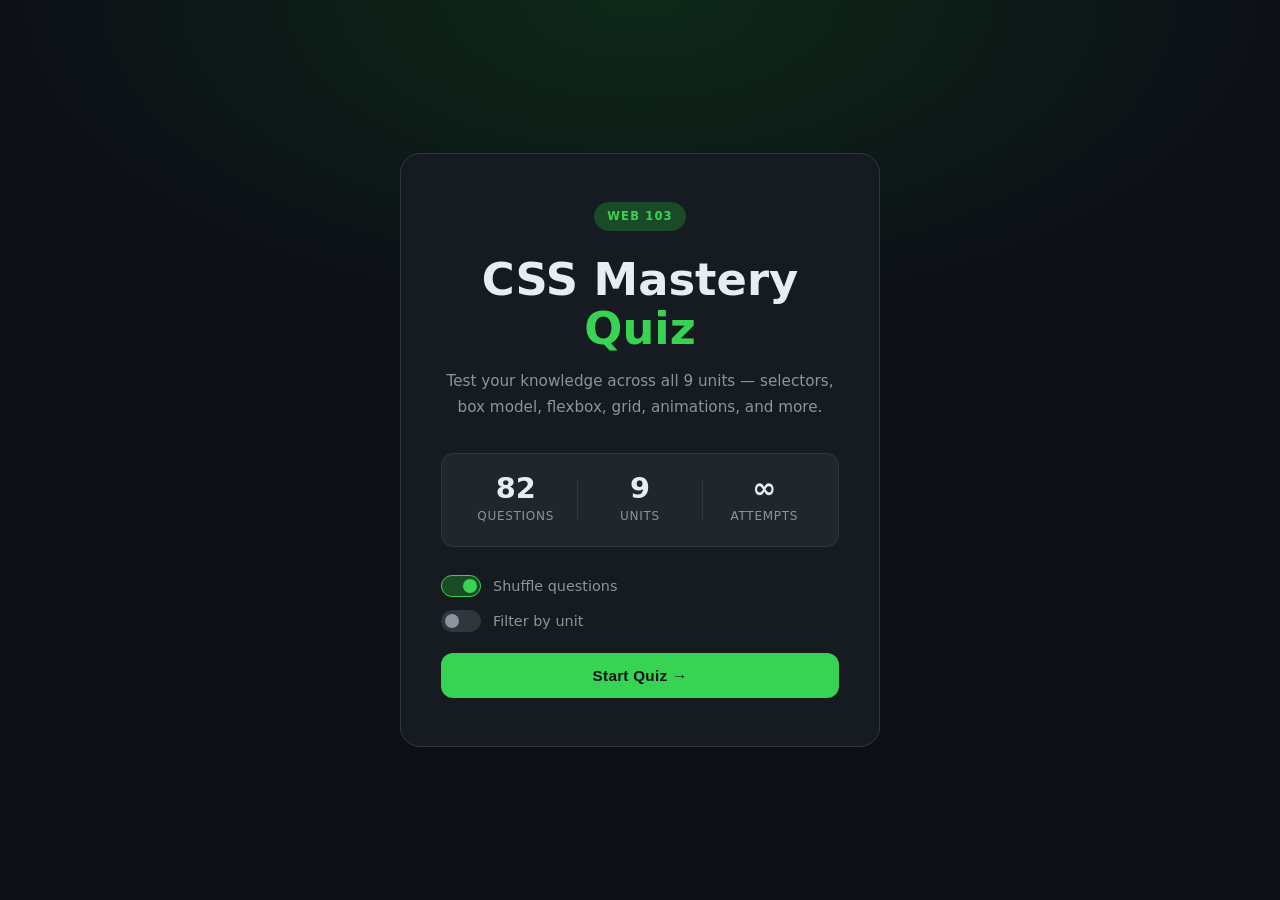
==== exam_prep_month1/index.html @ d96f24aa "feat:trying to practise questions" ====
<!DOCTYPE html>
<html lang="en">
<head>
  <meta charset="UTF-8" />
  <meta name="viewport" content="width=device-width, initial-scale=1.0" />
  <title>CSS Quiz — WEB 103</title>
  <link rel="stylesheet" href="style.css" />
</head>
<body>

  <!-- ===== SCREEN 1: START ===== -->
  <div id="screen-start" class="screen active">
    <div class="start-card">
      <div class="start-badge">WEB 103</div>
      <h1>CSS Mastery<br/><span>Quiz</span></h1>
      <p class="start-desc">
        Test your knowledge across all 9 units — selectors, box model,
        flexbox, grid, animations, and more.
      </p>
      <div class="start-meta">
        <div class="meta-item"><span id="total-count">40</span><label>Questions</label></div>
        <div class="meta-divider"></div>
        <div class="meta-item"><span>9</span><label>Units</label></div>
        <div class="meta-divider"></div>
        <div class="meta-item"><span>∞</span><label>Attempts</label></div>
      </div>
      <div class="start-options">
        <label class="option-row">
          <input type="checkbox" id="shuffle-toggle" checked />
          <span class="toggle-track"><span class="toggle-thumb"></span></span>
          Shuffle questions
        </label>
        <label class="option-row">
          <input type="checkbox" id="unit-filter-toggle" />
          <span class="toggle-track"><span class="toggle-thumb"></span></span>
          Filter by unit
        </label>
      </div>
      <div id="unit-filter-panel" class="unit-filter-panel hidden">
        <p class="filter-label">Select units to include:</p>
        <div id="unit-checkboxes" class="unit-checkboxes"></div>
      </div>
      <button class="btn-primary" id="start-btn">Start Quiz →</button>
    </div>
  </div>

  <!-- ===== SCREEN 2: QUIZ ===== -->
  <div id="screen-quiz" class="screen">
    <div class="quiz-layout">

      <!-- Sidebar -->
      <aside class="sidebar">
        <div class="sidebar-top">
          <div class="quiz-logo">CSS<span>Quiz</span></div>
          <div class="score-ring-wrap">
            <svg class="score-ring" viewBox="0 0 80 80">
              <circle class="ring-bg" cx="40" cy="40" r="32"/>
              <circle class="ring-fill" id="ring-fill" cx="40" cy="40" r="32"
                stroke-dasharray="201.06" stroke-dashoffset="201.06"/>
            </svg>
            <div class="score-ring-text">
              <span id="sidebar-score">0</span>
              <small>score</small>
            </div>
          </div>
          <div class="sidebar-stats">
            <div class="stat"><span id="stat-correct">0</span><label>Correct</label></div>
            <div class="stat"><span id="stat-wrong">0</span><label>Wrong</label></div>
            <div class="stat"><span id="stat-left">0</span><label>Left</label></div>
          </div>
        </div>
        <div class="sidebar-bottom">
          <div class="progress-label">
            <span id="progress-text">Question 1</span>
            <span id="progress-frac">1 / 40</span>
          </div>
          <div class="progress-bar-track">
            <div class="progress-bar-fill" id="progress-bar"></div>
          </div>
          <div id="unit-tag" class="unit-tag"></div>
          <button class="btn-ghost" id="quit-btn">✕ Quit Quiz</button>
        </div>
      </aside>

      <!-- Main Question Area -->
      <main class="quiz-main">
        <div class="question-card" id="question-card">
          <div class="q-number" id="q-number">01</div>
          <h2 class="q-text" id="q-text"></h2>
          <div class="options-grid" id="options-grid"></div>
          <div class="feedback-box hidden" id="feedback-box">
            <div class="feedback-icon" id="feedback-icon"></div>
            <div class="feedback-text" id="feedback-text"></div>
          </div>
          <div class="nav-row">
            <button class="btn-secondary" id="prev-btn" disabled>← Prev</button>
            <button class="btn-primary" id="next-btn" disabled>Next →</button>
          </div>
        </div>
      </main>
    </div>
  </div>

  <!-- ===== SCREEN 3: RESULTS ===== -->
  <div id="screen-results" class="screen">
    <div class="results-card">
      <div class="result-trophy" id="result-trophy">🏆</div>
      <h2 class="result-title" id="result-title">Quiz Complete!</h2>
      <div class="result-score-big" id="result-score-big">0%</div>
      <p class="result-subtitle" id="result-subtitle"></p>

      <div class="result-stats">
        <div class="rstat correct"><span id="r-correct">0</span><label>Correct</label></div>
        <div class="rstat wrong"><span id="r-wrong">0</span><label>Wrong</label></div>
        <div class="rstat skipped"><span id="r-skipped">0</span><label>Skipped</label></div>
      </div>

      <div class="unit-breakdown" id="unit-breakdown"></div>

      <div class="result-actions">
        <button class="btn-primary" id="retry-btn">↺ Retry Same Quiz</button>
        <button class="btn-secondary" id="review-btn">Review Answers</button>
        <button class="btn-ghost" id="new-quiz-btn">← New Quiz</button>
      </div>
    </div>
  </div>

  <!-- ===== SCREEN 4: REVIEW ===== -->
  <div id="screen-review" class="screen">
    <div class="review-layout">
      <div class="review-header">
        <button class="btn-ghost" id="back-to-results-btn">← Back to Results</button>
        <h2>Answer Review</h2>
        <div class="review-filter">
          <button class="filter-btn active" data-filter="all">All</button>
          <button class="filter-btn" data-filter="correct">✓ Correct</button>
          <button class="filter-btn" data-filter="wrong">✗ Wrong</button>
        </div>
      </div>
      <div class="review-list" id="review-list"></div>
    </div>
  </div>

  <script src="questions.js"></script>
  <script src="quiz.js"></script>
</body>
</html>
---- exam_prep_month1/style.css ----
/* ===================================================
   CSS QUIZ — WEB 103
   Dark fintech aesthetic with electric green accents
   =================================================== */

   :root {
    --bg:          #0d1117;
    --surface:     #161b22;
    --surface-2:   #21262d;
    --surface-3:   #30363d;
    --border:      #30363d;
    --text:        #e6edf3;
    --text-muted:  #8b949e;
    --text-faint:  #484f58;
    --accent:      #39d353;     /* electric green */
    --accent-dim:  #1a4a27;
    --correct:     #39d353;
    --correct-bg:  #0d2818;
    --wrong:       #f85149;
    --wrong-bg:    #2d0f0e;
    --warn:        #e3b341;
    --warn-bg:     #2d1f00;
    --blue:        #58a6ff;
    --radius-sm:   6px;
    --radius-md:   12px;
    --radius-lg:   20px;
    --font:        'Segoe UI', system-ui, -apple-system, sans-serif;
    --font-mono:   'Cascadia Code', 'Fira Code', 'Consolas', monospace;
    --transition:  0.18s ease;
  }
  
  * { box-sizing: border-box; margin: 0; padding: 0; }
  
  html, body {
    height: 100%;
    background: var(--bg);
    color: var(--text);
    font-family: var(--font);
    font-size: 16px;
    line-height: 1.6;
    -webkit-font-smoothing: antialiased;
  }
  
  code {
    font-family: var(--font-mono);
    font-size: 0.88em;
    background: var(--surface-3);
    color: var(--blue);
    padding: 1px 6px;
    border-radius: 4px;
  }
  
  /* =====================
     SCREENS
     ===================== */
  .screen {
    display: none;
    min-height: 100vh;
  }
  .screen.active { display: flex; }
  
  /* =====================
     START SCREEN
     ===================== */
  #screen-start {
    align-items: center;
    justify-content: center;
    padding: 32px 16px;
    background: radial-gradient(ellipse 70% 50% at 50% 0%, #0d2818 0%, var(--bg) 70%);
  }
  
  .start-card {
    background: var(--surface);
    border: 1px solid var(--border);
    border-radius: var(--radius-lg);
    padding: 48px 40px;
    max-width: 480px;
    width: 100%;
    text-align: center;
  }
  
  .start-badge {
    display: inline-block;
    background: var(--accent-dim);
    color: var(--accent);
    font-size: 0.72rem;
    font-weight: 700;
    letter-spacing: 0.1em;
    text-transform: uppercase;
    padding: 4px 12px;
    border-radius: 9999px;
    border: 1px solid var(--accent-dim);
    margin-bottom: 24px;
  }
  
  .start-card h1 {
    font-size: 2.8rem;
    font-weight: 800;
    line-height: 1.1;
    color: var(--text);
    margin-bottom: 16px;
  }
  
  .start-card h1 span {
    color: var(--accent);
  }
  
  .start-desc {
    color: var(--text-muted);
    font-size: 0.95rem;
    margin-bottom: 32px;
    line-height: 1.7;
  }
  
  .start-meta {
    display: flex;
    justify-content: center;
    align-items: center;
    gap: 0;
    background: var(--surface-2);
    border: 1px solid var(--border);
    border-radius: var(--radius-md);
    padding: 20px;
    margin-bottom: 28px;
  }
  
  .meta-item {
    flex: 1;
    text-align: center;
  }
  
  .meta-item span {
    display: block;
    font-size: 1.8rem;
    font-weight: 700;
    color: var(--text);
    line-height: 1;
  }
  
  .meta-item label {
    font-size: 0.75rem;
    color: var(--text-muted);
    text-transform: uppercase;
    letter-spacing: 0.06em;
    margin-top: 4px;
    display: block;
  }
  
  .meta-divider {
    width: 1px;
    height: 40px;
    background: var(--border);
    margin: 0 8px;
  }
  
  /* Options toggles */
  .start-options {
    display: flex;
    flex-direction: column;
    gap: 12px;
    margin-bottom: 20px;
    text-align: left;
  }
  
  .option-row {
    display: flex;
    align-items: center;
    gap: 12px;
    cursor: pointer;
    font-size: 0.9rem;
    color: var(--text-muted);
    user-select: none;
  }
  
  .option-row input[type="checkbox"] { display: none; }
  
  .toggle-track {
    width: 40px;
    height: 22px;
    background: var(--surface-3);
    border-radius: 9999px;
    position: relative;
    flex-shrink: 0;
    transition: background var(--transition);
    border: 1px solid var(--border);
  }
  
  .toggle-thumb {
    position: absolute;
    top: 3px;
    left: 3px;
    width: 14px;
    height: 14px;
    background: var(--text-muted);
    border-radius: 50%;
    transition: transform var(--transition), background var(--transition);
  }
  
  input[type="checkbox"]:checked + .toggle-track {
    background: var(--accent-dim);
    border-color: var(--accent);
  }
  
  input[type="checkbox"]:checked + .toggle-track .toggle-thumb {
    background: var(--accent);
    transform: translateX(18px);
  }
  
  /* Unit filter panel */
  .unit-filter-panel {
    background: var(--surface-2);
    border: 1px solid var(--border);
    border-radius: var(--radius-md);
    padding: 16px;
    margin-bottom: 20px;
    text-align: left;
  }
  
  .unit-filter-panel.hidden { display: none; }
  
  .filter-label {
    font-size: 0.8rem;
    color: var(--text-muted);
    text-transform: uppercase;
    letter-spacing: 0.06em;
    margin-bottom: 12px;
  }
  
  .unit-checkboxes {
    display: flex;
    flex-direction: column;
    gap: 8px;
  }
  
  .unit-check-row {
    display: flex;
    align-items: center;
    gap: 10px;
    cursor: pointer;
    font-size: 0.88rem;
    color: var(--text);
    user-select: none;
  }
  
  .unit-check-row input[type="checkbox"] {
    display: none;
  }
  
  .unit-check-box {
    width: 18px;
    height: 18px;
    border: 1.5px solid var(--border);
    border-radius: 4px;
    flex-shrink: 0;
    background: var(--surface-3);
    display: flex;
    align-items: center;
    justify-content: center;
    transition: all var(--transition);
    font-size: 0.75rem;
    color: transparent;
  }
  
  .unit-check-row input:checked + .unit-check-box {
    background: var(--accent-dim);
    border-color: var(--accent);
    color: var(--accent);
  }
  
  /* =====================
     BUTTONS
     ===================== */
  .btn-primary {
    display: inline-flex;
    align-items: center;
    justify-content: center;
    gap: 8px;
    background: var(--accent);
    color: #0d1117;
    font-weight: 700;
    font-size: 0.95rem;
    padding: 14px 28px;
    border-radius: var(--radius-md);
    border: none;
    cursor: pointer;
    transition: all var(--transition);
    width: 100%;
    letter-spacing: 0.02em;
  }
  
  .btn-primary:hover:not(:disabled) {
    background: #4ae568;
    transform: translateY(-1px);
    box-shadow: 0 4px 16px rgba(57, 211, 83, 0.3);
  }
  
  .btn-primary:disabled {
    opacity: 0.4;
    cursor: not-allowed;
  }
  
  .btn-secondary {
    display: inline-flex;
    align-items: center;
    justify-content: center;
    gap: 8px;
    background: var(--surface-2);
    color: var(--text);
    font-weight: 600;
    font-size: 0.9rem;
    padding: 11px 22px;
    border-radius: var(--radius-md);
    border: 1px solid var(--border);
    cursor: pointer;
    transition: all var(--transition);
  }
  
  .btn-secondary:hover:not(:disabled) {
    background: var(--surface-3);
    border-color: var(--text-muted);
  }
  
  .btn-secondary:disabled {
    opacity: 0.35;
    cursor: not-allowed;
  }
  
  .btn-ghost {
    background: none;
    border: none;
    color: var(--text-muted);
    font-size: 0.85rem;
    cursor: pointer;
    padding: 8px 12px;
    border-radius: var(--radius-sm);
    transition: all var(--transition);
  }
  
  .btn-ghost:hover {
    color: var(--text);
    background: var(--surface-2);
  }
  
  /* =====================
     QUIZ LAYOUT
     ===================== */
  #screen-quiz {
    flex-direction: row;
  }
  
  .quiz-layout {
    display: flex;
    min-height: 100vh;
    width: 100%;
  }
  
  /* Sidebar */
  .sidebar {
    width: 220px;
    flex-shrink: 0;
    background: var(--surface);
    border-right: 1px solid var(--border);
    display: flex;
    flex-direction: column;
    justify-content: space-between;
    padding: 24px 20px;
    position: sticky;
    top: 0;
    height: 100vh;
  }
  
  .quiz-logo {
    font-size: 1.1rem;
    font-weight: 800;
    color: var(--text);
    margin-bottom: 24px;
  }
  
  .quiz-logo span { color: var(--accent); }
  
  /* Score ring */
  .score-ring-wrap {
    position: relative;
    width: 80px;
    height: 80px;
    margin: 0 auto 20px;
  }
  
  .score-ring {
    width: 80px;
    height: 80px;
    transform: rotate(-90deg);
  }
  
  .ring-bg {
    fill: none;
    stroke: var(--surface-3);
    stroke-width: 6;
  }
  
  .ring-fill {
    fill: none;
    stroke: var(--accent);
    stroke-width: 6;
    stroke-linecap: round;
    transition: stroke-dashoffset 0.4s ease;
  }
  
  .score-ring-text {
    position: absolute;
    inset: 0;
    display: flex;
    flex-direction: column;
    align-items: center;
    justify-content: center;
  }
  
  .score-ring-text span {
    font-size: 1.15rem;
    font-weight: 800;
    color: var(--text);
    line-height: 1;
  }
  
  .score-ring-text small {
    font-size: 0.6rem;
    color: var(--text-muted);
    text-transform: uppercase;
    letter-spacing: 0.05em;
  }
  
  .sidebar-stats {
    display: flex;
    justify-content: space-around;
    margin-bottom: 24px;
  }
  
  .stat {
    text-align: center;
  }
  
  .stat span {
    display: block;
    font-size: 1.2rem;
    font-weight: 700;
  }
  
  .stat:nth-child(1) span { color: var(--correct); }
  .stat:nth-child(2) span { color: var(--wrong); }
  .stat:nth-child(3) span { color: var(--text-muted); }
  
  .stat label {
    font-size: 0.7rem;
    color: var(--text-muted);
    text-transform: uppercase;
    letter-spacing: 0.04em;
  }
  
  /* Progress */
  .progress-label {
    display: flex;
    justify-content: space-between;
    font-size: 0.75rem;
    color: var(--text-muted);
    margin-bottom: 8px;
  }
  
  .progress-bar-track {
    height: 4px;
    background: var(--surface-3);
    border-radius: 9999px;
    overflow: hidden;
    margin-bottom: 16px;
  }
  
  .progress-bar-fill {
    height: 100%;
    background: var(--accent);
    border-radius: 9999px;
    transition: width 0.3s ease;
    width: 0%;
  }
  
  .unit-tag {
    font-size: 0.72rem;
    color: var(--accent);
    background: var(--accent-dim);
    border-radius: var(--radius-sm);
    padding: 4px 10px;
    margin-bottom: 16px;
    min-height: 24px;
    line-height: 1.4;
  }
  
  /* Quiz Main */
  .quiz-main {
    flex: 1;
    display: flex;
    align-items: flex-start;
    justify-content: center;
    padding: 40px 32px;
    overflow-y: auto;
  }
  
  .question-card {
    width: 100%;
    max-width: 700px;
  }
  
  .q-number {
    font-size: 0.75rem;
    font-weight: 700;
    color: var(--text-faint);
    letter-spacing: 0.1em;
    text-transform: uppercase;
    margin-bottom: 12px;
  }
  
  .q-text {
    font-size: 1.25rem;
    font-weight: 600;
    color: var(--text);
    line-height: 1.5;
    margin-bottom: 28px;
  }
  
  /* Options */
  .options-grid {
    display: flex;
    flex-direction: column;
    gap: 10px;
    margin-bottom: 24px;
  }
  
  .option-btn {
    display: flex;
    align-items: center;
    gap: 14px;
    background: var(--surface);
    border: 1.5px solid var(--border);
    border-radius: var(--radius-md);
    padding: 16px 20px;
    cursor: pointer;
    text-align: left;
    color: var(--text);
    font-size: 0.95rem;
    transition: all var(--transition);
    line-height: 1.5;
  }
  
  .option-btn:hover:not(:disabled) {
    border-color: var(--text-muted);
    background: var(--surface-2);
    transform: translateX(3px);
  }
  
  .option-btn:disabled { cursor: default; }
  
  .option-label {
    width: 28px;
    height: 28px;
    border-radius: 6px;
    background: var(--surface-3);
    border: 1.5px solid var(--border);
    display: flex;
    align-items: center;
    justify-content: center;
    font-size: 0.78rem;
    font-weight: 700;
    flex-shrink: 0;
    color: var(--text-muted);
    transition: all var(--transition);
  }
  
  .option-btn.selected {
    border-color: var(--blue);
    background: rgba(88, 166, 255, 0.08);
  }
  
  .option-btn.selected .option-label {
    background: rgba(88, 166, 255, 0.2);
    border-color: var(--blue);
    color: var(--blue);
  }
  
  .option-btn.correct {
    border-color: var(--correct);
    background: var(--correct-bg);
  }
  
  .option-btn.correct .option-label {
    background: rgba(57, 211, 83, 0.2);
    border-color: var(--correct);
    color: var(--correct);
  }
  
  .option-btn.wrong {
    border-color: var(--wrong);
    background: var(--wrong-bg);
  }
  
  .option-btn.wrong .option-label {
    background: rgba(248, 81, 73, 0.2);
    border-color: var(--wrong);
    color: var(--wrong);
  }
  
  /* Feedback */
  .feedback-box {
    display: flex;
    align-items: flex-start;
    gap: 12px;
    border-radius: var(--radius-md);
    padding: 16px 20px;
    margin-bottom: 24px;
    font-size: 0.9rem;
    line-height: 1.6;
    animation: feedbackIn 0.2s ease;
  }
  
  .feedback-box.hidden { display: none; }
  
  @keyframes feedbackIn {
    from { opacity: 0; transform: translateY(6px); }
    to   { opacity: 1; transform: translateY(0); }
  }
  
  .feedback-box.correct-fb {
    background: var(--correct-bg);
    border: 1px solid rgba(57, 211, 83, 0.3);
    color: #b7f0c4;
  }
  
  .feedback-box.wrong-fb {
    background: var(--wrong-bg);
    border: 1px solid rgba(248, 81, 73, 0.3);
    color: #ffc0bd;
  }
  
  .feedback-icon { font-size: 1.2rem; flex-shrink: 0; line-height: 1.5; }
  
  /* Nav row */
  .nav-row {
    display: flex;
    gap: 12px;
    justify-content: flex-end;
  }
  
  .nav-row .btn-secondary { width: auto; }
  .nav-row .btn-primary   { width: auto; }
  
  /* =====================
     RESULTS SCREEN
     ===================== */
  #screen-results {
    align-items: center;
    justify-content: center;
    padding: 32px 16px;
    background: radial-gradient(ellipse 60% 40% at 50% 0%, #0d2818 0%, var(--bg) 65%);
  }
  
  .results-card {
    background: var(--surface);
    border: 1px solid var(--border);
    border-radius: var(--radius-lg);
    padding: 48px 40px;
    max-width: 560px;
    width: 100%;
    text-align: center;
  }
  
  .result-trophy {
    font-size: 3rem;
    margin-bottom: 12px;
    animation: bounce 0.5s ease 0.2s both;
  }
  
  @keyframes bounce {
    0%   { transform: scale(0.5); opacity: 0; }
    70%  { transform: scale(1.15); }
    100% { transform: scale(1); opacity: 1; }
  }
  
  .result-title {
    font-size: 1.6rem;
    font-weight: 800;
    margin-bottom: 8px;
  }
  
  .result-score-big {
    font-size: 4rem;
    font-weight: 800;
    color: var(--accent);
    line-height: 1;
    margin: 16px 0 8px;
  }
  
  .result-subtitle {
    color: var(--text-muted);
    font-size: 0.95rem;
    margin-bottom: 32px;
  }
  
  .result-stats {
    display: flex;
    gap: 16px;
    justify-content: center;
    margin-bottom: 32px;
  }
  
  .rstat {
    flex: 1;
    background: var(--surface-2);
    border: 1px solid var(--border);
    border-radius: var(--radius-md);
    padding: 16px;
  }
  
  .rstat span {
    display: block;
    font-size: 2rem;
    font-weight: 800;
    line-height: 1;
    margin-bottom: 4px;
  }
  
  .rstat label {
    font-size: 0.75rem;
    text-transform: uppercase;
    letter-spacing: 0.06em;
    color: var(--text-muted);
  }
  
  .rstat.correct span { color: var(--correct); }
  .rstat.wrong span   { color: var(--wrong); }
  .rstat.skipped span { color: var(--warn); }
  
  /* Unit breakdown */
  .unit-breakdown {
    background: var(--surface-2);
    border: 1px solid var(--border);
    border-radius: var(--radius-md);
    padding: 20px;
    margin-bottom: 28px;
    text-align: left;
  }
  
  .breakdown-title {
    font-size: 0.75rem;
    text-transform: uppercase;
    letter-spacing: 0.07em;
    color: var(--text-muted);
    margin-bottom: 16px;
  }
  
  .breakdown-row {
    display: flex;
    align-items: center;
    gap: 10px;
    margin-bottom: 10px;
    font-size: 0.82rem;
  }
  
  .breakdown-row:last-child { margin-bottom: 0; }
  
  .breakdown-name {
    width: 130px;
    flex-shrink: 0;
    color: var(--text-muted);
    font-size: 0.78rem;
    white-space: nowrap;
    overflow: hidden;
    text-overflow: ellipsis;
  }
  
  .breakdown-bar-track {
    flex: 1;
    height: 6px;
    background: var(--surface-3);
    border-radius: 9999px;
    overflow: hidden;
  }
  
  .breakdown-bar-fill {
    height: 100%;
    border-radius: 9999px;
    transition: width 0.6s ease;
  }
  
  .breakdown-pct {
    width: 36px;
    text-align: right;
    font-size: 0.78rem;
    font-weight: 600;
    flex-shrink: 0;
  }
  
  .result-actions {
    display: flex;
    flex-direction: column;
    gap: 10px;
  }
  
  .result-actions .btn-secondary { width: 100%; }
  
  /* =====================
     REVIEW SCREEN
     ===================== */
  #screen-review {
    flex-direction: column;
  }
  
  .review-layout {
    max-width: 760px;
    margin: 0 auto;
    padding: 40px 24px;
    width: 100%;
  }
  
  .review-header {
    display: flex;
    align-items: center;
    gap: 16px;
    margin-bottom: 28px;
    flex-wrap: wrap;
  }
  
  .review-header h2 {
    font-size: 1.3rem;
    font-weight: 700;
    flex: 1;
  }
  
  .review-filter {
    display: flex;
    gap: 6px;
  }
  
  .filter-btn {
    background: var(--surface);
    border: 1px solid var(--border);
    color: var(--text-muted);
    font-size: 0.8rem;
    padding: 6px 14px;
    border-radius: var(--radius-sm);
    cursor: pointer;
    transition: all var(--transition);
  }
  
  .filter-btn:hover, .filter-btn.active {
    background: var(--surface-2);
    color: var(--text);
    border-color: var(--text-muted);
  }
  
  .filter-btn.active {
    border-color: var(--accent);
    color: var(--accent);
  }
  
  /* Review items */
  .review-list {
    display: flex;
    flex-direction: column;
    gap: 16px;
  }
  
  .review-item {
    background: var(--surface);
    border: 1px solid var(--border);
    border-radius: var(--radius-md);
    padding: 20px 24px;
  }
  
  .review-item.hidden { display: none; }
  
  .review-item-header {
    display: flex;
    align-items: center;
    gap: 10px;
    margin-bottom: 12px;
  }
  
  .review-num {
    font-size: 0.72rem;
    color: var(--text-faint);
    letter-spacing: 0.08em;
    text-transform: uppercase;
  }
  
  .review-badge {
    font-size: 0.72rem;
    font-weight: 700;
    padding: 3px 10px;
    border-radius: 9999px;
  }
  
  .review-badge.correct {
    background: var(--correct-bg);
    color: var(--correct);
  }
  
  .review-badge.wrong {
    background: var(--wrong-bg);
    color: var(--wrong);
  }
  
  .review-badge.skipped {
    background: var(--warn-bg);
    color: var(--warn);
  }
  
  .review-unit {
    font-size: 0.72rem;
    color: var(--accent);
    margin-left: auto;
  }
  
  .review-q {
    font-size: 0.95rem;
    font-weight: 600;
    color: var(--text);
    margin-bottom: 14px;
    line-height: 1.5;
  }
  
  .review-options {
    display: flex;
    flex-direction: column;
    gap: 6px;
    margin-bottom: 14px;
  }
  
  .review-opt {
    font-size: 0.87rem;
    padding: 8px 14px;
    border-radius: var(--radius-sm);
    border: 1px solid transparent;
    color: var(--text-muted);
  }
  
  .review-opt.is-correct {
    background: var(--correct-bg);
    border-color: rgba(57, 211, 83, 0.3);
    color: var(--correct);
  }
  
  .review-opt.was-chosen.is-wrong {
    background: var(--wrong-bg);
    border-color: rgba(248, 81, 73, 0.3);
    color: var(--wrong);
  }
  
  .review-explanation {
    font-size: 0.85rem;
    color: var(--text-muted);
    background: var(--surface-2);
    border-radius: var(--radius-sm);
    padding: 12px 16px;
    line-height: 1.6;
    border-left: 3px solid var(--accent-dim);
  }
  
  /* =====================
     RESPONSIVE
     ===================== */
  @media (max-width: 720px) {
    .quiz-layout { flex-direction: column; }
  
    .sidebar {
      width: 100%;
      height: auto;
      position: static;
      flex-direction: row;
      flex-wrap: wrap;
      gap: 12px;
      padding: 16px;
      align-items: center;
      border-right: none;
      border-bottom: 1px solid var(--border);
    }
  
    .sidebar-top, .sidebar-bottom {
      flex: 1;
      min-width: 140px;
    }
  
    .score-ring-wrap { margin: 0; }
  
    .quiz-logo { display: none; }
  
    .quiz-main { padding: 20px 16px; }
  
    .q-text { font-size: 1.05rem; }
  
    .results-card, .start-card { padding: 32px 24px; }
  
    .start-card h1 { font-size: 2rem; }
  
    .result-score-big { font-size: 3rem; }
  
    .review-header { flex-direction: column; align-items: flex-start; }
  
    .nav-row { justify-content: space-between; }
    .nav-row .btn-primary, .nav-row .btn-secondary { flex: 1; }
  }
  
  @media (prefers-reduced-motion: reduce) {
    * { transition: none !important; animation: none !important; }
  }
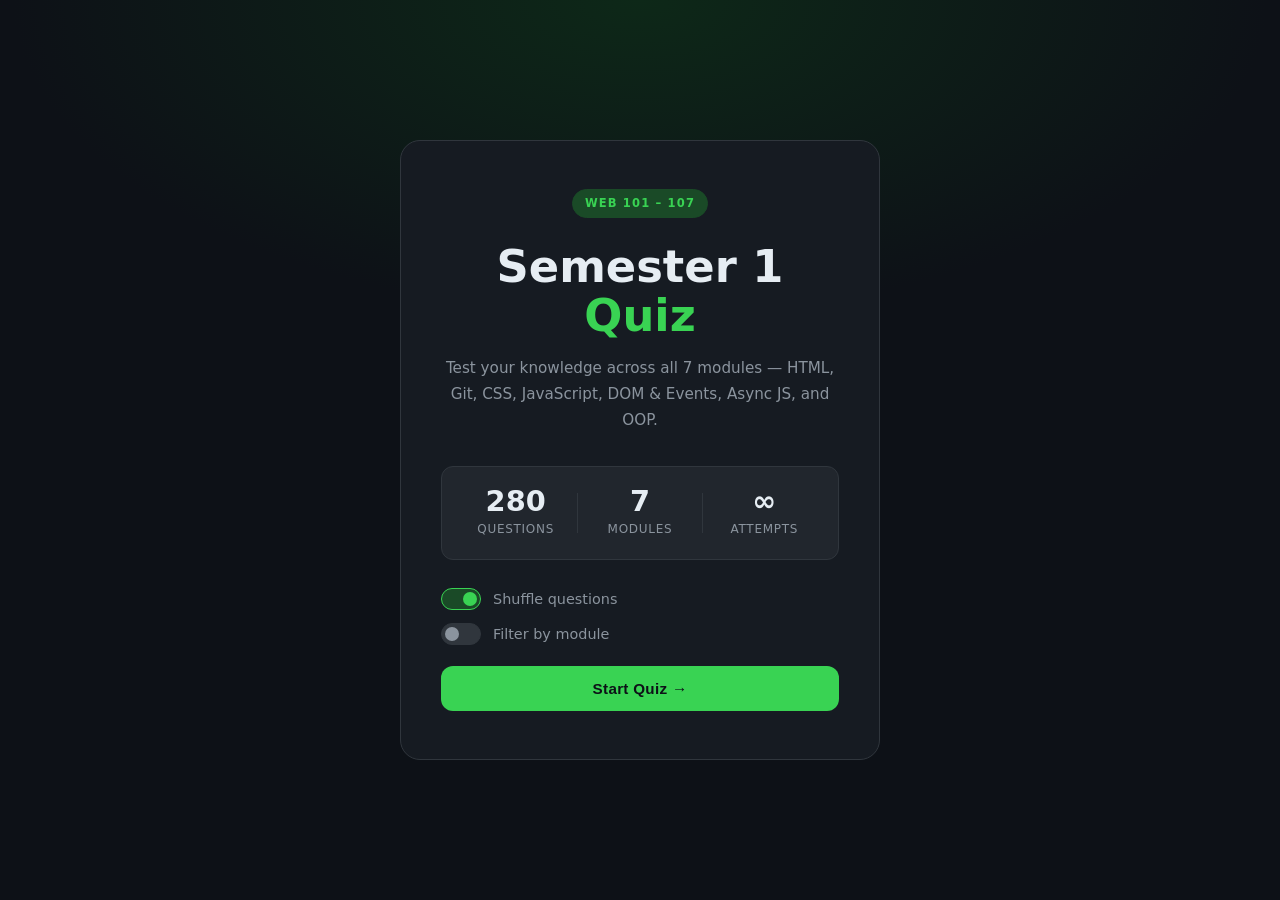
==== commit 6728e70c: "feat: added more questions and updated ui with logic" ====
--- a/exam_prep_month1/index.html
+++ b/exam_prep_month1/index.html
@@ -3,7 +3,7 @@
 <head>
   <meta charset="UTF-8" />
   <meta name="viewport" content="width=device-width, initial-scale=1.0" />
-  <title>CSS Quiz — WEB 103</title>
+  <title>Semester 1 Quiz — WEB101–107</title>
   <link rel="stylesheet" href="style.css" />
 </head>
 <body>
@@ -11,16 +11,16 @@
   <!-- ===== SCREEN 1: START ===== -->
   <div id="screen-start" class="screen active">
     <div class="start-card">
-      <div class="start-badge">WEB 103</div>
-      <h1>CSS Mastery<br/><span>Quiz</span></h1>
+      <div class="start-badge">WEB 101 – 107</div>
+      <h1>Semester 1<br/><span>Quiz</span></h1>
       <p class="start-desc">
-        Test your knowledge across all 9 units — selectors, box model,
-        flexbox, grid, animations, and more.
+        Test your knowledge across all 7 modules — HTML, Git, CSS,
+        JavaScript, DOM &amp; Events, Async JS, and OOP.
       </p>
       <div class="start-meta">
-        <div class="meta-item"><span id="total-count">40</span><label>Questions</label></div>
+        <div class="meta-item"><span id="total-count">280</span><label>Questions</label></div>
         <div class="meta-divider"></div>
-        <div class="meta-item"><span>9</span><label>Units</label></div>
+        <div class="meta-item"><span>7</span><label>Modules</label></div>
         <div class="meta-divider"></div>
         <div class="meta-item"><span>∞</span><label>Attempts</label></div>
       </div>
@@ -33,11 +33,11 @@
         <label class="option-row">
           <input type="checkbox" id="unit-filter-toggle" />
           <span class="toggle-track"><span class="toggle-thumb"></span></span>
-          Filter by unit
+          Filter by module
         </label>
       </div>
       <div id="unit-filter-panel" class="unit-filter-panel hidden">
-        <p class="filter-label">Select units to include:</p>
+        <p class="filter-label">Select modules to include:</p>
         <div id="unit-checkboxes" class="unit-checkboxes"></div>
       </div>
       <button class="btn-primary" id="start-btn">Start Quiz →</button>
@@ -51,7 +51,7 @@
       <!-- Sidebar -->
       <aside class="sidebar">
         <div class="sidebar-top">
-          <div class="quiz-logo">CSS<span>Quiz</span></div>
+          <div class="quiz-logo">S1<span>Quiz</span></div>
           <div class="score-ring-wrap">
             <svg class="score-ring" viewBox="0 0 80 80">
               <circle class="ring-bg" cx="40" cy="40" r="32"/>
@@ -72,7 +72,7 @@
         <div class="sidebar-bottom">
           <div class="progress-label">
             <span id="progress-text">Question 1</span>
-            <span id="progress-frac">1 / 40</span>
+            <span id="progress-frac">1 / 82</span>
           </div>
           <div class="progress-bar-track">
             <div class="progress-bar-fill" id="progress-bar"></div>
--- a/exam_prep_month1/style.css
+++ b/exam_prep_month1/style.css
@@ -3,1008 +3,1008 @@
    Dark fintech aesthetic with electric green accents
    =================================================== */
 
-   :root {
-    --bg:          #0d1117;
-    --surface:     #161b22;
-    --surface-2:   #21262d;
-    --surface-3:   #30363d;
-    --border:      #30363d;
-    --text:        #e6edf3;
-    --text-muted:  #8b949e;
-    --text-faint:  #484f58;
-    --accent:      #39d353;     /* electric green */
-    --accent-dim:  #1a4a27;
-    --correct:     #39d353;
-    --correct-bg:  #0d2818;
-    --wrong:       #f85149;
-    --wrong-bg:    #2d0f0e;
-    --warn:        #e3b341;
-    --warn-bg:     #2d1f00;
-    --blue:        #58a6ff;
-    --radius-sm:   6px;
-    --radius-md:   12px;
-    --radius-lg:   20px;
-    --font:        'Segoe UI', system-ui, -apple-system, sans-serif;
-    --font-mono:   'Cascadia Code', 'Fira Code', 'Consolas', monospace;
-    --transition:  0.18s ease;
+:root {
+  --bg:          #0d1117;
+  --surface:     #161b22;
+  --surface-2:   #21262d;
+  --surface-3:   #30363d;
+  --border:      #30363d;
+  --text:        #e6edf3;
+  --text-muted:  #8b949e;
+  --text-faint:  #484f58;
+  --accent:      #39d353;     /* electric green */
+  --accent-dim:  #1a4a27;
+  --correct:     #39d353;
+  --correct-bg:  #0d2818;
+  --wrong:       #f85149;
+  --wrong-bg:    #2d0f0e;
+  --warn:        #e3b341;
+  --warn-bg:     #2d1f00;
+  --blue:        #58a6ff;
+  --radius-sm:   6px;
+  --radius-md:   12px;
+  --radius-lg:   20px;
+  --font:        'Segoe UI', system-ui, -apple-system, sans-serif;
+  --font-mono:   'Cascadia Code', 'Fira Code', 'Consolas', monospace;
+  --transition:  0.18s ease;
+}
+
+* { box-sizing: border-box; margin: 0; padding: 0; }
+
+html, body {
+  height: 100%;
+  background: var(--bg);
+  color: var(--text);
+  font-family: var(--font);
+  font-size: 16px;
+  line-height: 1.6;
+  -webkit-font-smoothing: antialiased;
+}
+
+code {
+  font-family: var(--font-mono);
+  font-size: 0.88em;
+  background: var(--surface-3);
+  color: var(--blue);
+  padding: 1px 6px;
+  border-radius: 4px;
+}
+
+/* =====================
+   SCREENS
+   ===================== */
+.screen {
+  display: none;
+  min-height: 100vh;
+}
+.screen.active { display: flex; }
+
+/* =====================
+   START SCREEN
+   ===================== */
+#screen-start {
+  align-items: center;
+  justify-content: center;
+  padding: 32px 16px;
+  background: radial-gradient(ellipse 70% 50% at 50% 0%, #0d2818 0%, var(--bg) 70%);
+}
+
+.start-card {
+  background: var(--surface);
+  border: 1px solid var(--border);
+  border-radius: var(--radius-lg);
+  padding: 48px 40px;
+  max-width: 480px;
+  width: 100%;
+  text-align: center;
+}
+
+.start-badge {
+  display: inline-block;
+  background: var(--accent-dim);
+  color: var(--accent);
+  font-size: 0.72rem;
+  font-weight: 700;
+  letter-spacing: 0.1em;
+  text-transform: uppercase;
+  padding: 4px 12px;
+  border-radius: 9999px;
+  border: 1px solid var(--accent-dim);
+  margin-bottom: 24px;
+}
+
+.start-card h1 {
+  font-size: 2.8rem;
+  font-weight: 800;
+  line-height: 1.1;
+  color: var(--text);
+  margin-bottom: 16px;
+}
+
+.start-card h1 span {
+  color: var(--accent);
+}
+
+.start-desc {
+  color: var(--text-muted);
+  font-size: 0.95rem;
+  margin-bottom: 32px;
+  line-height: 1.7;
+}
+
+.start-meta {
+  display: flex;
+  justify-content: center;
+  align-items: center;
+  gap: 0;
+  background: var(--surface-2);
+  border: 1px solid var(--border);
+  border-radius: var(--radius-md);
+  padding: 20px;
+  margin-bottom: 28px;
+}
+
+.meta-item {
+  flex: 1;
+  text-align: center;
+}
+
+.meta-item span {
+  display: block;
+  font-size: 1.8rem;
+  font-weight: 700;
+  color: var(--text);
+  line-height: 1;
+}
+
+.meta-item label {
+  font-size: 0.75rem;
+  color: var(--text-muted);
+  text-transform: uppercase;
+  letter-spacing: 0.06em;
+  margin-top: 4px;
+  display: block;
+}
+
+.meta-divider {
+  width: 1px;
+  height: 40px;
+  background: var(--border);
+  margin: 0 8px;
+}
+
+/* Options toggles */
+.start-options {
+  display: flex;
+  flex-direction: column;
+  gap: 12px;
+  margin-bottom: 20px;
+  text-align: left;
+}
+
+.option-row {
+  display: flex;
+  align-items: center;
+  gap: 12px;
+  cursor: pointer;
+  font-size: 0.9rem;
+  color: var(--text-muted);
+  user-select: none;
+}
+
+.option-row input[type="checkbox"] { display: none; }
+
+.toggle-track {
+  width: 40px;
+  height: 22px;
+  background: var(--surface-3);
+  border-radius: 9999px;
+  position: relative;
+  flex-shrink: 0;
+  transition: background var(--transition);
+  border: 1px solid var(--border);
+}
+
+.toggle-thumb {
+  position: absolute;
+  top: 3px;
+  left: 3px;
+  width: 14px;
+  height: 14px;
+  background: var(--text-muted);
+  border-radius: 50%;
+  transition: transform var(--transition), background var(--transition);
+}
+
+input[type="checkbox"]:checked + .toggle-track {
+  background: var(--accent-dim);
+  border-color: var(--accent);
+}
+
+input[type="checkbox"]:checked + .toggle-track .toggle-thumb {
+  background: var(--accent);
+  transform: translateX(18px);
+}
+
+/* Unit filter panel */
+.unit-filter-panel {
+  background: var(--surface-2);
+  border: 1px solid var(--border);
+  border-radius: var(--radius-md);
+  padding: 16px;
+  margin-bottom: 20px;
+  text-align: left;
+}
+
+.unit-filter-panel.hidden { display: none; }
+
+.filter-label {
+  font-size: 0.8rem;
+  color: var(--text-muted);
+  text-transform: uppercase;
+  letter-spacing: 0.06em;
+  margin-bottom: 12px;
+}
+
+.unit-checkboxes {
+  display: flex;
+  flex-direction: column;
+  gap: 8px;
+}
+
+.unit-check-row {
+  display: flex;
+  align-items: center;
+  gap: 10px;
+  cursor: pointer;
+  font-size: 0.88rem;
+  color: var(--text);
+  user-select: none;
+}
+
+.unit-check-row input[type="checkbox"] {
+  display: none;
+}
+
+.unit-check-box {
+  width: 18px;
+  height: 18px;
+  border: 1.5px solid var(--border);
+  border-radius: 4px;
+  flex-shrink: 0;
+  background: var(--surface-3);
+  display: flex;
+  align-items: center;
+  justify-content: center;
+  transition: all var(--transition);
+  font-size: 0.75rem;
+  color: transparent;
+}
+
+.unit-check-row input:checked + .unit-check-box {
+  background: var(--accent-dim);
+  border-color: var(--accent);
+  color: var(--accent);
+}
+
+/* =====================
+   BUTTONS
+   ===================== */
+.btn-primary {
+  display: inline-flex;
+  align-items: center;
+  justify-content: center;
+  gap: 8px;
+  background: var(--accent);
+  color: #0d1117;
+  font-weight: 700;
+  font-size: 0.95rem;
+  padding: 14px 28px;
+  border-radius: var(--radius-md);
+  border: none;
+  cursor: pointer;
+  transition: all var(--transition);
+  width: 100%;
+  letter-spacing: 0.02em;
+}
+
+.btn-primary:hover:not(:disabled) {
+  background: #4ae568;
+  transform: translateY(-1px);
+  box-shadow: 0 4px 16px rgba(57, 211, 83, 0.3);
+}
+
+.btn-primary:disabled {
+  opacity: 0.4;
+  cursor: not-allowed;
+}
+
+.btn-secondary {
+  display: inline-flex;
+  align-items: center;
+  justify-content: center;
+  gap: 8px;
+  background: var(--surface-2);
+  color: var(--text);
+  font-weight: 600;
+  font-size: 0.9rem;
+  padding: 11px 22px;
+  border-radius: var(--radius-md);
+  border: 1px solid var(--border);
+  cursor: pointer;
+  transition: all var(--transition);
+}
+
+.btn-secondary:hover:not(:disabled) {
+  background: var(--surface-3);
+  border-color: var(--text-muted);
+}
+
+.btn-secondary:disabled {
+  opacity: 0.35;
+  cursor: not-allowed;
+}
+
+.btn-ghost {
+  background: none;
+  border: none;
+  color: var(--text-muted);
+  font-size: 0.85rem;
+  cursor: pointer;
+  padding: 8px 12px;
+  border-radius: var(--radius-sm);
+  transition: all var(--transition);
+}
+
+.btn-ghost:hover {
+  color: var(--text);
+  background: var(--surface-2);
+}
+
+/* =====================
+   QUIZ LAYOUT
+   ===================== */
+#screen-quiz {
+  flex-direction: row;
+}
+
+.quiz-layout {
+  display: flex;
+  min-height: 100vh;
+  width: 100%;
+}
+
+/* Sidebar */
+.sidebar {
+  width: 220px;
+  flex-shrink: 0;
+  background: var(--surface);
+  border-right: 1px solid var(--border);
+  display: flex;
+  flex-direction: column;
+  justify-content: space-between;
+  padding: 24px 20px;
+  position: sticky;
+  top: 0;
+  height: 100vh;
+}
+
+.quiz-logo {
+  font-size: 1.1rem;
+  font-weight: 800;
+  color: var(--text);
+  margin-bottom: 24px;
+}
+
+.quiz-logo span { color: var(--accent); }
+
+/* Score ring */
+.score-ring-wrap {
+  position: relative;
+  width: 80px;
+  height: 80px;
+  margin: 0 auto 20px;
+}
+
+.score-ring {
+  width: 80px;
+  height: 80px;
+  transform: rotate(-90deg);
+}
+
+.ring-bg {
+  fill: none;
+  stroke: var(--surface-3);
+  stroke-width: 6;
+}
+
+.ring-fill {
+  fill: none;
+  stroke: var(--accent);
+  stroke-width: 6;
+  stroke-linecap: round;
+  transition: stroke-dashoffset 0.4s ease;
+}
+
+.score-ring-text {
+  position: absolute;
+  inset: 0;
+  display: flex;
+  flex-direction: column;
+  align-items: center;
+  justify-content: center;
+}
+
+.score-ring-text span {
+  font-size: 1.15rem;
+  font-weight: 800;
+  color: var(--text);
+  line-height: 1;
+}
+
+.score-ring-text small {
+  font-size: 0.6rem;
+  color: var(--text-muted);
+  text-transform: uppercase;
+  letter-spacing: 0.05em;
+}
+
+.sidebar-stats {
+  display: flex;
+  justify-content: space-around;
+  margin-bottom: 24px;
+}
+
+.stat {
+  text-align: center;
+}
+
+.stat span {
+  display: block;
+  font-size: 1.2rem;
+  font-weight: 700;
+}
+
+.stat:nth-child(1) span { color: var(--correct); }
+.stat:nth-child(2) span { color: var(--wrong); }
+.stat:nth-child(3) span { color: var(--text-muted); }
+
+.stat label {
+  font-size: 0.7rem;
+  color: var(--text-muted);
+  text-transform: uppercase;
+  letter-spacing: 0.04em;
+}
+
+/* Progress */
+.progress-label {
+  display: flex;
+  justify-content: space-between;
+  font-size: 0.75rem;
+  color: var(--text-muted);
+  margin-bottom: 8px;
+}
+
+.progress-bar-track {
+  height: 4px;
+  background: var(--surface-3);
+  border-radius: 9999px;
+  overflow: hidden;
+  margin-bottom: 16px;
+}
+
+.progress-bar-fill {
+  height: 100%;
+  background: var(--accent);
+  border-radius: 9999px;
+  transition: width 0.3s ease;
+  width: 0%;
+}
+
+.unit-tag {
+  font-size: 0.72rem;
+  color: var(--accent);
+  background: var(--accent-dim);
+  border-radius: var(--radius-sm);
+  padding: 4px 10px;
+  margin-bottom: 16px;
+  min-height: 24px;
+  line-height: 1.4;
+}
+
+/* Quiz Main */
+.quiz-main {
+  flex: 1;
+  display: flex;
+  align-items: flex-start;
+  justify-content: center;
+  padding: 40px 32px;
+  overflow-y: auto;
+}
+
+.question-card {
+  width: 100%;
+  max-width: 700px;
+}
+
+.q-number {
+  font-size: 0.75rem;
+  font-weight: 700;
+  color: var(--text-faint);
+  letter-spacing: 0.1em;
+  text-transform: uppercase;
+  margin-bottom: 12px;
+}
+
+.q-text {
+  font-size: 1.25rem;
+  font-weight: 600;
+  color: var(--text);
+  line-height: 1.5;
+  margin-bottom: 28px;
+}
+
+/* Options */
+.options-grid {
+  display: flex;
+  flex-direction: column;
+  gap: 10px;
+  margin-bottom: 24px;
+}
+
+.option-btn {
+  display: flex;
+  align-items: center;
+  gap: 14px;
+  background: var(--surface);
+  border: 1.5px solid var(--border);
+  border-radius: var(--radius-md);
+  padding: 16px 20px;
+  cursor: pointer;
+  text-align: left;
+  color: var(--text);
+  font-size: 0.95rem;
+  transition: all var(--transition);
+  line-height: 1.5;
+}
+
+.option-btn:hover:not(:disabled) {
+  border-color: var(--text-muted);
+  background: var(--surface-2);
+  transform: translateX(3px);
+}
+
+.option-btn:disabled { cursor: default; }
+
+.option-label {
+  width: 28px;
+  height: 28px;
+  border-radius: 6px;
+  background: var(--surface-3);
+  border: 1.5px solid var(--border);
+  display: flex;
+  align-items: center;
+  justify-content: center;
+  font-size: 0.78rem;
+  font-weight: 700;
+  flex-shrink: 0;
+  color: var(--text-muted);
+  transition: all var(--transition);
+}
+
+.option-btn.selected {
+  border-color: var(--blue);
+  background: rgba(88, 166, 255, 0.08);
+}
+
+.option-btn.selected .option-label {
+  background: rgba(88, 166, 255, 0.2);
+  border-color: var(--blue);
+  color: var(--blue);
+}
+
+.option-btn.correct {
+  border-color: var(--correct);
+  background: var(--correct-bg);
+}
+
+.option-btn.correct .option-label {
+  background: rgba(57, 211, 83, 0.2);
+  border-color: var(--correct);
+  color: var(--correct);
+}
+
+.option-btn.wrong {
+  border-color: var(--wrong);
+  background: var(--wrong-bg);
+}
+
+.option-btn.wrong .option-label {
+  background: rgba(248, 81, 73, 0.2);
+  border-color: var(--wrong);
+  color: var(--wrong);
+}
+
+/* Feedback */
+.feedback-box {
+  display: flex;
+  align-items: flex-start;
+  gap: 12px;
+  border-radius: var(--radius-md);
+  padding: 16px 20px;
+  margin-bottom: 24px;
+  font-size: 0.9rem;
+  line-height: 1.6;
+  animation: feedbackIn 0.2s ease;
+}
+
+.feedback-box.hidden { display: none; }
+
+@keyframes feedbackIn {
+  from { opacity: 0; transform: translateY(6px); }
+  to   { opacity: 1; transform: translateY(0); }
+}
+
+.feedback-box.correct-fb {
+  background: var(--correct-bg);
+  border: 1px solid rgba(57, 211, 83, 0.3);
+  color: #b7f0c4;
+}
+
+.feedback-box.wrong-fb {
+  background: var(--wrong-bg);
+  border: 1px solid rgba(248, 81, 73, 0.3);
+  color: #ffc0bd;
+}
+
+.feedback-icon { font-size: 1.2rem; flex-shrink: 0; line-height: 1.5; }
+
+/* Nav row */
+.nav-row {
+  display: flex;
+  gap: 12px;
+  justify-content: flex-end;
+}
+
+.nav-row .btn-secondary { width: auto; }
+.nav-row .btn-primary   { width: auto; }
+
+/* =====================
+   RESULTS SCREEN
+   ===================== */
+#screen-results {
+  align-items: center;
+  justify-content: center;
+  padding: 32px 16px;
+  background: radial-gradient(ellipse 60% 40% at 50% 0%, #0d2818 0%, var(--bg) 65%);
+}
+
+.results-card {
+  background: var(--surface);
+  border: 1px solid var(--border);
+  border-radius: var(--radius-lg);
+  padding: 48px 40px;
+  max-width: 560px;
+  width: 100%;
+  text-align: center;
+}
+
+.result-trophy {
+  font-size: 3rem;
+  margin-bottom: 12px;
+  animation: bounce 0.5s ease 0.2s both;
+}
+
+@keyframes bounce {
+  0%   { transform: scale(0.5); opacity: 0; }
+  70%  { transform: scale(1.15); }
+  100% { transform: scale(1); opacity: 1; }
+}
+
+.result-title {
+  font-size: 1.6rem;
+  font-weight: 800;
+  margin-bottom: 8px;
+}
+
+.result-score-big {
+  font-size: 4rem;
+  font-weight: 800;
+  color: var(--accent);
+  line-height: 1;
+  margin: 16px 0 8px;
+}
+
+.result-subtitle {
+  color: var(--text-muted);
+  font-size: 0.95rem;
+  margin-bottom: 32px;
+}
+
+.result-stats {
+  display: flex;
+  gap: 16px;
+  justify-content: center;
+  margin-bottom: 32px;
+}
+
+.rstat {
+  flex: 1;
+  background: var(--surface-2);
+  border: 1px solid var(--border);
+  border-radius: var(--radius-md);
+  padding: 16px;
+}
+
+.rstat span {
+  display: block;
+  font-size: 2rem;
+  font-weight: 800;
+  line-height: 1;
+  margin-bottom: 4px;
+}
+
+.rstat label {
+  font-size: 0.75rem;
+  text-transform: uppercase;
+  letter-spacing: 0.06em;
+  color: var(--text-muted);
+}
+
+.rstat.correct span { color: var(--correct); }
+.rstat.wrong span   { color: var(--wrong); }
+.rstat.skipped span { color: var(--warn); }
+
+/* Unit breakdown */
+.unit-breakdown {
+  background: var(--surface-2);
+  border: 1px solid var(--border);
+  border-radius: var(--radius-md);
+  padding: 20px;
+  margin-bottom: 28px;
+  text-align: left;
+}
+
+.breakdown-title {
+  font-size: 0.75rem;
+  text-transform: uppercase;
+  letter-spacing: 0.07em;
+  color: var(--text-muted);
+  margin-bottom: 16px;
+}
+
+.breakdown-row {
+  display: flex;
+  align-items: center;
+  gap: 10px;
+  margin-bottom: 10px;
+  font-size: 0.82rem;
+}
+
+.breakdown-row:last-child { margin-bottom: 0; }
+
+.breakdown-name {
+  width: 130px;
+  flex-shrink: 0;
+  color: var(--text-muted);
+  font-size: 0.78rem;
+  white-space: nowrap;
+  overflow: hidden;
+  text-overflow: ellipsis;
+}
+
+.breakdown-bar-track {
+  flex: 1;
+  height: 6px;
+  background: var(--surface-3);
+  border-radius: 9999px;
+  overflow: hidden;
+}
+
+.breakdown-bar-fill {
+  height: 100%;
+  border-radius: 9999px;
+  transition: width 0.6s ease;
+}
+
+.breakdown-pct {
+  width: 36px;
+  text-align: right;
+  font-size: 0.78rem;
+  font-weight: 600;
+  flex-shrink: 0;
+}
+
+.result-actions {
+  display: flex;
+  flex-direction: column;
+  gap: 10px;
+}
+
+.result-actions .btn-secondary { width: 100%; }
+
+/* =====================
+   REVIEW SCREEN
+   ===================== */
+#screen-review {
+  flex-direction: column;
+}
+
+.review-layout {
+  max-width: 760px;
+  margin: 0 auto;
+  padding: 40px 24px;
+  width: 100%;
+}
+
+.review-header {
+  display: flex;
+  align-items: center;
+  gap: 16px;
+  margin-bottom: 28px;
+  flex-wrap: wrap;
+}
+
+.review-header h2 {
+  font-size: 1.3rem;
+  font-weight: 700;
+  flex: 1;
+}
+
+.review-filter {
+  display: flex;
+  gap: 6px;
+}
+
+.filter-btn {
+  background: var(--surface);
+  border: 1px solid var(--border);
+  color: var(--text-muted);
+  font-size: 0.8rem;
+  padding: 6px 14px;
+  border-radius: var(--radius-sm);
+  cursor: pointer;
+  transition: all var(--transition);
+}
+
+.filter-btn:hover, .filter-btn.active {
+  background: var(--surface-2);
+  color: var(--text);
+  border-color: var(--text-muted);
+}
+
+.filter-btn.active {
+  border-color: var(--accent);
+  color: var(--accent);
+}
+
+/* Review items */
+.review-list {
+  display: flex;
+  flex-direction: column;
+  gap: 16px;
+}
+
+.review-item {
+  background: var(--surface);
+  border: 1px solid var(--border);
+  border-radius: var(--radius-md);
+  padding: 20px 24px;
+}
+
+.review-item.hidden { display: none; }
+
+.review-item-header {
+  display: flex;
+  align-items: center;
+  gap: 10px;
+  margin-bottom: 12px;
+}
+
+.review-num {
+  font-size: 0.72rem;
+  color: var(--text-faint);
+  letter-spacing: 0.08em;
+  text-transform: uppercase;
+}
+
+.review-badge {
+  font-size: 0.72rem;
+  font-weight: 700;
+  padding: 3px 10px;
+  border-radius: 9999px;
+}
+
+.review-badge.correct {
+  background: var(--correct-bg);
+  color: var(--correct);
+}
+
+.review-badge.wrong {
+  background: var(--wrong-bg);
+  color: var(--wrong);
+}
+
+.review-badge.skipped {
+  background: var(--warn-bg);
+  color: var(--warn);
+}
+
+.review-unit {
+  font-size: 0.72rem;
+  color: var(--accent);
+  margin-left: auto;
+}
+
+.review-q {
+  font-size: 0.95rem;
+  font-weight: 600;
+  color: var(--text);
+  margin-bottom: 14px;
+  line-height: 1.5;
+}
+
+.review-options {
+  display: flex;
+  flex-direction: column;
+  gap: 6px;
+  margin-bottom: 14px;
+}
+
+.review-opt {
+  font-size: 0.87rem;
+  padding: 8px 14px;
+  border-radius: var(--radius-sm);
+  border: 1px solid transparent;
+  color: var(--text-muted);
+}
+
+.review-opt.is-correct {
+  background: var(--correct-bg);
+  border-color: rgba(57, 211, 83, 0.3);
+  color: var(--correct);
+}
+
+.review-opt.was-chosen.is-wrong {
+  background: var(--wrong-bg);
+  border-color: rgba(248, 81, 73, 0.3);
+  color: var(--wrong);
+}
+
+.review-explanation {
+  font-size: 0.85rem;
+  color: var(--text-muted);
+  background: var(--surface-2);
+  border-radius: var(--radius-sm);
+  padding: 12px 16px;
+  line-height: 1.6;
+  border-left: 3px solid var(--accent-dim);
+}
+
+/* =====================
+   RESPONSIVE
+   ===================== */
+@media (max-width: 720px) {
+  .quiz-layout { flex-direction: column; }
+
+  .sidebar {
+    width: 100%;
+    height: auto;
+    position: static;
+    flex-direction: row;
+    flex-wrap: wrap;
+    gap: 12px;
+    padding: 16px;
+    align-items: center;
+    border-right: none;
+    border-bottom: 1px solid var(--border);
   }
-  
-  * { box-sizing: border-box; margin: 0; padding: 0; }
-  
-  html, body {
-    height: 100%;
-    background: var(--bg);
-    color: var(--text);
-    font-family: var(--font);
-    font-size: 16px;
-    line-height: 1.6;
-    -webkit-font-smoothing: antialiased;
+
+  .sidebar-top, .sidebar-bottom {
+    flex: 1;
+    min-width: 140px;
   }
-  
-  code {
-    font-family: var(--font-mono);
-    font-size: 0.88em;
-    background: var(--surface-3);
-    color: var(--blue);
-    padding: 1px 6px;
-    border-radius: 4px;
-  }
-  
-  /* =====================
-     SCREENS
-     ===================== */
-  .screen {
-    display: none;
-    min-height: 100vh;
-  }
-  .screen.active { display: flex; }
-  
-  /* =====================
-     START SCREEN
-     ===================== */
-  #screen-start {
-    align-items: center;
-    justify-content: center;
-    padding: 32px 16px;
-    background: radial-gradient(ellipse 70% 50% at 50% 0%, #0d2818 0%, var(--bg) 70%);
-  }
-  
-  .start-card {
-    background: var(--surface);
-    border: 1px solid var(--border);
-    border-radius: var(--radius-lg);
-    padding: 48px 40px;
-    max-width: 480px;
-    width: 100%;
-    text-align: center;
-  }
-  
-  .start-badge {
-    display: inline-block;
-    background: var(--accent-dim);
-    color: var(--accent);
-    font-size: 0.72rem;
-    font-weight: 700;
-    letter-spacing: 0.1em;
-    text-transform: uppercase;
-    padding: 4px 12px;
-    border-radius: 9999px;
-    border: 1px solid var(--accent-dim);
-    margin-bottom: 24px;
-  }
-  
-  .start-card h1 {
-    font-size: 2.8rem;
-    font-weight: 800;
-    line-height: 1.1;
-    color: var(--text);
-    margin-bottom: 16px;
-  }
-  
-  .start-card h1 span {
-    color: var(--accent);
-  }
-  
-  .start-desc {
-    color: var(--text-muted);
-    font-size: 0.95rem;
-    margin-bottom: 32px;
-    line-height: 1.7;
-  }
-  
-  .start-meta {
-    display: flex;
-    justify-content: center;
-    align-items: center;
-    gap: 0;
-    background: var(--surface-2);
-    border: 1px solid var(--border);
-    border-radius: var(--radius-md);
-    padding: 20px;
-    margin-bottom: 28px;
-  }
-  
-  .meta-item {
-    flex: 1;
-    text-align: center;
-  }
-  
-  .meta-item span {
-    display: block;
-    font-size: 1.8rem;
-    font-weight: 700;
-    color: var(--text);
-    line-height: 1;
-  }
-  
-  .meta-item label {
-    font-size: 0.75rem;
-    color: var(--text-muted);
-    text-transform: uppercase;
-    letter-spacing: 0.06em;
-    margin-top: 4px;
-    display: block;
-  }
-  
-  .meta-divider {
-    width: 1px;
-    height: 40px;
-    background: var(--border);
-    margin: 0 8px;
-  }
-  
-  /* Options toggles */
-  .start-options {
-    display: flex;
-    flex-direction: column;
-    gap: 12px;
-    margin-bottom: 20px;
-    text-align: left;
-  }
-  
-  .option-row {
-    display: flex;
-    align-items: center;
-    gap: 12px;
-    cursor: pointer;
-    font-size: 0.9rem;
-    color: var(--text-muted);
-    user-select: none;
-  }
-  
-  .option-row input[type="checkbox"] { display: none; }
-  
-  .toggle-track {
-    width: 40px;
-    height: 22px;
-    background: var(--surface-3);
-    border-radius: 9999px;
-    position: relative;
-    flex-shrink: 0;
-    transition: background var(--transition);
-    border: 1px solid var(--border);
-  }
-  
-  .toggle-thumb {
-    position: absolute;
-    top: 3px;
-    left: 3px;
-    width: 14px;
-    height: 14px;
-    background: var(--text-muted);
-    border-radius: 50%;
-    transition: transform var(--transition), background var(--transition);
-  }
-  
-  input[type="checkbox"]:checked + .toggle-track {
-    background: var(--accent-dim);
-    border-color: var(--accent);
-  }
-  
-  input[type="checkbox"]:checked + .toggle-track .toggle-thumb {
-    background: var(--accent);
-    transform: translateX(18px);
-  }
-  
-  /* Unit filter panel */
-  .unit-filter-panel {
-    background: var(--surface-2);
-    border: 1px solid var(--border);
-    border-radius: var(--radius-md);
-    padding: 16px;
-    margin-bottom: 20px;
-    text-align: left;
-  }
-  
-  .unit-filter-panel.hidden { display: none; }
-  
-  .filter-label {
-    font-size: 0.8rem;
-    color: var(--text-muted);
-    text-transform: uppercase;
-    letter-spacing: 0.06em;
-    margin-bottom: 12px;
-  }
-  
-  .unit-checkboxes {
-    display: flex;
-    flex-direction: column;
-    gap: 8px;
-  }
-  
-  .unit-check-row {
-    display: flex;
-    align-items: center;
-    gap: 10px;
-    cursor: pointer;
-    font-size: 0.88rem;
-    color: var(--text);
-    user-select: none;
-  }
-  
-  .unit-check-row input[type="checkbox"] {
-    display: none;
-  }
-  
-  .unit-check-box {
-    width: 18px;
-    height: 18px;
-    border: 1.5px solid var(--border);
-    border-radius: 4px;
-    flex-shrink: 0;
-    background: var(--surface-3);
-    display: flex;
-    align-items: center;
-    justify-content: center;
-    transition: all var(--transition);
-    font-size: 0.75rem;
-    color: transparent;
-  }
-  
-  .unit-check-row input:checked + .unit-check-box {
-    background: var(--accent-dim);
-    border-color: var(--accent);
-    color: var(--accent);
-  }
-  
-  /* =====================
-     BUTTONS
-     ===================== */
-  .btn-primary {
-    display: inline-flex;
-    align-items: center;
-    justify-content: center;
-    gap: 8px;
-    background: var(--accent);
-    color: #0d1117;
-    font-weight: 700;
-    font-size: 0.95rem;
-    padding: 14px 28px;
-    border-radius: var(--radius-md);
-    border: none;
-    cursor: pointer;
-    transition: all var(--transition);
-    width: 100%;
-    letter-spacing: 0.02em;
-  }
-  
-  .btn-primary:hover:not(:disabled) {
-    background: #4ae568;
-    transform: translateY(-1px);
-    box-shadow: 0 4px 16px rgba(57, 211, 83, 0.3);
-  }
-  
-  .btn-primary:disabled {
-    opacity: 0.4;
-    cursor: not-allowed;
-  }
-  
-  .btn-secondary {
-    display: inline-flex;
-    align-items: center;
-    justify-content: center;
-    gap: 8px;
-    background: var(--surface-2);
-    color: var(--text);
-    font-weight: 600;
-    font-size: 0.9rem;
-    padding: 11px 22px;
-    border-radius: var(--radius-md);
-    border: 1px solid var(--border);
-    cursor: pointer;
-    transition: all var(--transition);
-  }
-  
-  .btn-secondary:hover:not(:disabled) {
-    background: var(--surface-3);
-    border-color: var(--text-muted);
-  }
-  
-  .btn-secondary:disabled {
-    opacity: 0.35;
-    cursor: not-allowed;
-  }
-  
-  .btn-ghost {
-    background: none;
-    border: none;
-    color: var(--text-muted);
-    font-size: 0.85rem;
-    cursor: pointer;
-    padding: 8px 12px;
-    border-radius: var(--radius-sm);
-    transition: all var(--transition);
-  }
-  
-  .btn-ghost:hover {
-    color: var(--text);
-    background: var(--surface-2);
-  }
-  
-  /* =====================
-     QUIZ LAYOUT
-     ===================== */
-  #screen-quiz {
-    flex-direction: row;
-  }
-  
-  .quiz-layout {
-    display: flex;
-    min-height: 100vh;
-    width: 100%;
-  }
-  
-  /* Sidebar */
-  .sidebar {
-    width: 220px;
-    flex-shrink: 0;
-    background: var(--surface);
-    border-right: 1px solid var(--border);
-    display: flex;
-    flex-direction: column;
-    justify-content: space-between;
-    padding: 24px 20px;
-    position: sticky;
-    top: 0;
-    height: 100vh;
-  }
-  
-  .quiz-logo {
-    font-size: 1.1rem;
-    font-weight: 800;
-    color: var(--text);
-    margin-bottom: 24px;
-  }
-  
-  .quiz-logo span { color: var(--accent); }
-  
-  /* Score ring */
-  .score-ring-wrap {
-    position: relative;
-    width: 80px;
-    height: 80px;
-    margin: 0 auto 20px;
-  }
-  
-  .score-ring {
-    width: 80px;
-    height: 80px;
-    transform: rotate(-90deg);
-  }
-  
-  .ring-bg {
-    fill: none;
-    stroke: var(--surface-3);
-    stroke-width: 6;
-  }
-  
-  .ring-fill {
-    fill: none;
-    stroke: var(--accent);
-    stroke-width: 6;
-    stroke-linecap: round;
-    transition: stroke-dashoffset 0.4s ease;
-  }
-  
-  .score-ring-text {
-    position: absolute;
-    inset: 0;
-    display: flex;
-    flex-direction: column;
-    align-items: center;
-    justify-content: center;
-  }
-  
-  .score-ring-text span {
-    font-size: 1.15rem;
-    font-weight: 800;
-    color: var(--text);
-    line-height: 1;
-  }
-  
-  .score-ring-text small {
-    font-size: 0.6rem;
-    color: var(--text-muted);
-    text-transform: uppercase;
-    letter-spacing: 0.05em;
-  }
-  
-  .sidebar-stats {
-    display: flex;
-    justify-content: space-around;
-    margin-bottom: 24px;
-  }
-  
-  .stat {
-    text-align: center;
-  }
-  
-  .stat span {
-    display: block;
-    font-size: 1.2rem;
-    font-weight: 700;
-  }
-  
-  .stat:nth-child(1) span { color: var(--correct); }
-  .stat:nth-child(2) span { color: var(--wrong); }
-  .stat:nth-child(3) span { color: var(--text-muted); }
-  
-  .stat label {
-    font-size: 0.7rem;
-    color: var(--text-muted);
-    text-transform: uppercase;
-    letter-spacing: 0.04em;
-  }
-  
-  /* Progress */
-  .progress-label {
-    display: flex;
-    justify-content: space-between;
-    font-size: 0.75rem;
-    color: var(--text-muted);
-    margin-bottom: 8px;
-  }
-  
-  .progress-bar-track {
-    height: 4px;
-    background: var(--surface-3);
-    border-radius: 9999px;
-    overflow: hidden;
-    margin-bottom: 16px;
-  }
-  
-  .progress-bar-fill {
-    height: 100%;
-    background: var(--accent);
-    border-radius: 9999px;
-    transition: width 0.3s ease;
-    width: 0%;
-  }
-  
-  .unit-tag {
-    font-size: 0.72rem;
-    color: var(--accent);
-    background: var(--accent-dim);
-    border-radius: var(--radius-sm);
-    padding: 4px 10px;
-    margin-bottom: 16px;
-    min-height: 24px;
-    line-height: 1.4;
-  }
-  
-  /* Quiz Main */
-  .quiz-main {
-    flex: 1;
-    display: flex;
-    align-items: flex-start;
-    justify-content: center;
-    padding: 40px 32px;
-    overflow-y: auto;
-  }
-  
-  .question-card {
-    width: 100%;
-    max-width: 700px;
-  }
-  
-  .q-number {
-    font-size: 0.75rem;
-    font-weight: 700;
-    color: var(--text-faint);
-    letter-spacing: 0.1em;
-    text-transform: uppercase;
-    margin-bottom: 12px;
-  }
-  
-  .q-text {
-    font-size: 1.25rem;
-    font-weight: 600;
-    color: var(--text);
-    line-height: 1.5;
-    margin-bottom: 28px;
-  }
-  
-  /* Options */
-  .options-grid {
-    display: flex;
-    flex-direction: column;
-    gap: 10px;
-    margin-bottom: 24px;
-  }
-  
-  .option-btn {
-    display: flex;
-    align-items: center;
-    gap: 14px;
-    background: var(--surface);
-    border: 1.5px solid var(--border);
-    border-radius: var(--radius-md);
-    padding: 16px 20px;
-    cursor: pointer;
-    text-align: left;
-    color: var(--text);
-    font-size: 0.95rem;
-    transition: all var(--transition);
-    line-height: 1.5;
-  }
-  
-  .option-btn:hover:not(:disabled) {
-    border-color: var(--text-muted);
-    background: var(--surface-2);
-    transform: translateX(3px);
-  }
-  
-  .option-btn:disabled { cursor: default; }
-  
-  .option-label {
-    width: 28px;
-    height: 28px;
-    border-radius: 6px;
-    background: var(--surface-3);
-    border: 1.5px solid var(--border);
-    display: flex;
-    align-items: center;
-    justify-content: center;
-    font-size: 0.78rem;
-    font-weight: 700;
-    flex-shrink: 0;
-    color: var(--text-muted);
-    transition: all var(--transition);
-  }
-  
-  .option-btn.selected {
-    border-color: var(--blue);
-    background: rgba(88, 166, 255, 0.08);
-  }
-  
-  .option-btn.selected .option-label {
-    background: rgba(88, 166, 255, 0.2);
-    border-color: var(--blue);
-    color: var(--blue);
-  }
-  
-  .option-btn.correct {
-    border-color: var(--correct);
-    background: var(--correct-bg);
-  }
-  
-  .option-btn.correct .option-label {
-    background: rgba(57, 211, 83, 0.2);
-    border-color: var(--correct);
-    color: var(--correct);
-  }
-  
-  .option-btn.wrong {
-    border-color: var(--wrong);
-    background: var(--wrong-bg);
-  }
-  
-  .option-btn.wrong .option-label {
-    background: rgba(248, 81, 73, 0.2);
-    border-color: var(--wrong);
-    color: var(--wrong);
-  }
-  
-  /* Feedback */
-  .feedback-box {
-    display: flex;
-    align-items: flex-start;
-    gap: 12px;
-    border-radius: var(--radius-md);
-    padding: 16px 20px;
-    margin-bottom: 24px;
-    font-size: 0.9rem;
-    line-height: 1.6;
-    animation: feedbackIn 0.2s ease;
-  }
-  
-  .feedback-box.hidden { display: none; }
-  
-  @keyframes feedbackIn {
-    from { opacity: 0; transform: translateY(6px); }
-    to   { opacity: 1; transform: translateY(0); }
-  }
-  
-  .feedback-box.correct-fb {
-    background: var(--correct-bg);
-    border: 1px solid rgba(57, 211, 83, 0.3);
-    color: #b7f0c4;
-  }
-  
-  .feedback-box.wrong-fb {
-    background: var(--wrong-bg);
-    border: 1px solid rgba(248, 81, 73, 0.3);
-    color: #ffc0bd;
-  }
-  
-  .feedback-icon { font-size: 1.2rem; flex-shrink: 0; line-height: 1.5; }
-  
-  /* Nav row */
-  .nav-row {
-    display: flex;
-    gap: 12px;
-    justify-content: flex-end;
-  }
-  
-  .nav-row .btn-secondary { width: auto; }
-  .nav-row .btn-primary   { width: auto; }
-  
-  /* =====================
-     RESULTS SCREEN
-     ===================== */
-  #screen-results {
-    align-items: center;
-    justify-content: center;
-    padding: 32px 16px;
-    background: radial-gradient(ellipse 60% 40% at 50% 0%, #0d2818 0%, var(--bg) 65%);
-  }
-  
-  .results-card {
-    background: var(--surface);
-    border: 1px solid var(--border);
-    border-radius: var(--radius-lg);
-    padding: 48px 40px;
-    max-width: 560px;
-    width: 100%;
-    text-align: center;
-  }
-  
-  .result-trophy {
-    font-size: 3rem;
-    margin-bottom: 12px;
-    animation: bounce 0.5s ease 0.2s both;
-  }
-  
-  @keyframes bounce {
-    0%   { transform: scale(0.5); opacity: 0; }
-    70%  { transform: scale(1.15); }
-    100% { transform: scale(1); opacity: 1; }
-  }
-  
-  .result-title {
-    font-size: 1.6rem;
-    font-weight: 800;
-    margin-bottom: 8px;
-  }
-  
-  .result-score-big {
-    font-size: 4rem;
-    font-weight: 800;
-    color: var(--accent);
-    line-height: 1;
-    margin: 16px 0 8px;
-  }
-  
-  .result-subtitle {
-    color: var(--text-muted);
-    font-size: 0.95rem;
-    margin-bottom: 32px;
-  }
-  
-  .result-stats {
-    display: flex;
-    gap: 16px;
-    justify-content: center;
-    margin-bottom: 32px;
-  }
-  
-  .rstat {
-    flex: 1;
-    background: var(--surface-2);
-    border: 1px solid var(--border);
-    border-radius: var(--radius-md);
-    padding: 16px;
-  }
-  
-  .rstat span {
-    display: block;
-    font-size: 2rem;
-    font-weight: 800;
-    line-height: 1;
-    margin-bottom: 4px;
-  }
-  
-  .rstat label {
-    font-size: 0.75rem;
-    text-transform: uppercase;
-    letter-spacing: 0.06em;
-    color: var(--text-muted);
-  }
-  
-  .rstat.correct span { color: var(--correct); }
-  .rstat.wrong span   { color: var(--wrong); }
-  .rstat.skipped span { color: var(--warn); }
-  
-  /* Unit breakdown */
-  .unit-breakdown {
-    background: var(--surface-2);
-    border: 1px solid var(--border);
-    border-radius: var(--radius-md);
-    padding: 20px;
-    margin-bottom: 28px;
-    text-align: left;
-  }
-  
-  .breakdown-title {
-    font-size: 0.75rem;
-    text-transform: uppercase;
-    letter-spacing: 0.07em;
-    color: var(--text-muted);
-    margin-bottom: 16px;
-  }
-  
-  .breakdown-row {
-    display: flex;
-    align-items: center;
-    gap: 10px;
-    margin-bottom: 10px;
-    font-size: 0.82rem;
-  }
-  
-  .breakdown-row:last-child { margin-bottom: 0; }
-  
-  .breakdown-name {
-    width: 130px;
-    flex-shrink: 0;
-    color: var(--text-muted);
-    font-size: 0.78rem;
-    white-space: nowrap;
-    overflow: hidden;
-    text-overflow: ellipsis;
-  }
-  
-  .breakdown-bar-track {
-    flex: 1;
-    height: 6px;
-    background: var(--surface-3);
-    border-radius: 9999px;
-    overflow: hidden;
-  }
-  
-  .breakdown-bar-fill {
-    height: 100%;
-    border-radius: 9999px;
-    transition: width 0.6s ease;
-  }
-  
-  .breakdown-pct {
-    width: 36px;
-    text-align: right;
-    font-size: 0.78rem;
-    font-weight: 600;
-    flex-shrink: 0;
-  }
-  
-  .result-actions {
-    display: flex;
-    flex-direction: column;
-    gap: 10px;
-  }
-  
-  .result-actions .btn-secondary { width: 100%; }
-  
-  /* =====================
-     REVIEW SCREEN
-     ===================== */
-  #screen-review {
-    flex-direction: column;
-  }
-  
-  .review-layout {
-    max-width: 760px;
-    margin: 0 auto;
-    padding: 40px 24px;
-    width: 100%;
-  }
-  
-  .review-header {
-    display: flex;
-    align-items: center;
-    gap: 16px;
-    margin-bottom: 28px;
-    flex-wrap: wrap;
-  }
-  
-  .review-header h2 {
-    font-size: 1.3rem;
-    font-weight: 700;
-    flex: 1;
-  }
-  
-  .review-filter {
-    display: flex;
-    gap: 6px;
-  }
-  
-  .filter-btn {
-    background: var(--surface);
-    border: 1px solid var(--border);
-    color: var(--text-muted);
-    font-size: 0.8rem;
-    padding: 6px 14px;
-    border-radius: var(--radius-sm);
-    cursor: pointer;
-    transition: all var(--transition);
-  }
-  
-  .filter-btn:hover, .filter-btn.active {
-    background: var(--surface-2);
-    color: var(--text);
-    border-color: var(--text-muted);
-  }
-  
-  .filter-btn.active {
-    border-color: var(--accent);
-    color: var(--accent);
-  }
-  
-  /* Review items */
-  .review-list {
-    display: flex;
-    flex-direction: column;
-    gap: 16px;
-  }
-  
-  .review-item {
-    background: var(--surface);
-    border: 1px solid var(--border);
-    border-radius: var(--radius-md);
-    padding: 20px 24px;
-  }
-  
-  .review-item.hidden { display: none; }
-  
-  .review-item-header {
-    display: flex;
-    align-items: center;
-    gap: 10px;
-    margin-bottom: 12px;
-  }
-  
-  .review-num {
-    font-size: 0.72rem;
-    color: var(--text-faint);
-    letter-spacing: 0.08em;
-    text-transform: uppercase;
-  }
-  
-  .review-badge {
-    font-size: 0.72rem;
-    font-weight: 700;
-    padding: 3px 10px;
-    border-radius: 9999px;
-  }
-  
-  .review-badge.correct {
-    background: var(--correct-bg);
-    color: var(--correct);
-  }
-  
-  .review-badge.wrong {
-    background: var(--wrong-bg);
-    color: var(--wrong);
-  }
-  
-  .review-badge.skipped {
-    background: var(--warn-bg);
-    color: var(--warn);
-  }
-  
-  .review-unit {
-    font-size: 0.72rem;
-    color: var(--accent);
-    margin-left: auto;
-  }
-  
-  .review-q {
-    font-size: 0.95rem;
-    font-weight: 600;
-    color: var(--text);
-    margin-bottom: 14px;
-    line-height: 1.5;
-  }
-  
-  .review-options {
-    display: flex;
-    flex-direction: column;
-    gap: 6px;
-    margin-bottom: 14px;
-  }
-  
-  .review-opt {
-    font-size: 0.87rem;
-    padding: 8px 14px;
-    border-radius: var(--radius-sm);
-    border: 1px solid transparent;
-    color: var(--text-muted);
-  }
-  
-  .review-opt.is-correct {
-    background: var(--correct-bg);
-    border-color: rgba(57, 211, 83, 0.3);
-    color: var(--correct);
-  }
-  
-  .review-opt.was-chosen.is-wrong {
-    background: var(--wrong-bg);
-    border-color: rgba(248, 81, 73, 0.3);
-    color: var(--wrong);
-  }
-  
-  .review-explanation {
-    font-size: 0.85rem;
-    color: var(--text-muted);
-    background: var(--surface-2);
-    border-radius: var(--radius-sm);
-    padding: 12px 16px;
-    line-height: 1.6;
-    border-left: 3px solid var(--accent-dim);
-  }
-  
-  /* =====================
-     RESPONSIVE
-     ===================== */
-  @media (max-width: 720px) {
-    .quiz-layout { flex-direction: column; }
-  
-    .sidebar {
-      width: 100%;
-      height: auto;
-      position: static;
-      flex-direction: row;
-      flex-wrap: wrap;
-      gap: 12px;
-      padding: 16px;
-      align-items: center;
-      border-right: none;
-      border-bottom: 1px solid var(--border);
-    }
-  
-    .sidebar-top, .sidebar-bottom {
-      flex: 1;
-      min-width: 140px;
-    }
-  
-    .score-ring-wrap { margin: 0; }
-  
-    .quiz-logo { display: none; }
-  
-    .quiz-main { padding: 20px 16px; }
-  
-    .q-text { font-size: 1.05rem; }
-  
-    .results-card, .start-card { padding: 32px 24px; }
-  
-    .start-card h1 { font-size: 2rem; }
-  
-    .result-score-big { font-size: 3rem; }
-  
-    .review-header { flex-direction: column; align-items: flex-start; }
-  
-    .nav-row { justify-content: space-between; }
-    .nav-row .btn-primary, .nav-row .btn-secondary { flex: 1; }
-  }
-  
-  @media (prefers-reduced-motion: reduce) {
-    * { transition: none !important; animation: none !important; }
-  }+
+  .score-ring-wrap { margin: 0; }
+
+  .quiz-logo { display: none; }
+
+  .quiz-main { padding: 20px 16px; }
+
+  .q-text { font-size: 1.05rem; }
+
+  .results-card, .start-card { padding: 32px 24px; }
+
+  .start-card h1 { font-size: 2rem; }
+
+  .result-score-big { font-size: 3rem; }
+
+  .review-header { flex-direction: column; align-items: flex-start; }
+
+  .nav-row { justify-content: space-between; }
+  .nav-row .btn-primary, .nav-row .btn-secondary { flex: 1; }
+}
+
+@media (prefers-reduced-motion: reduce) {
+  * { transition: none !important; animation: none !important; }
+}
